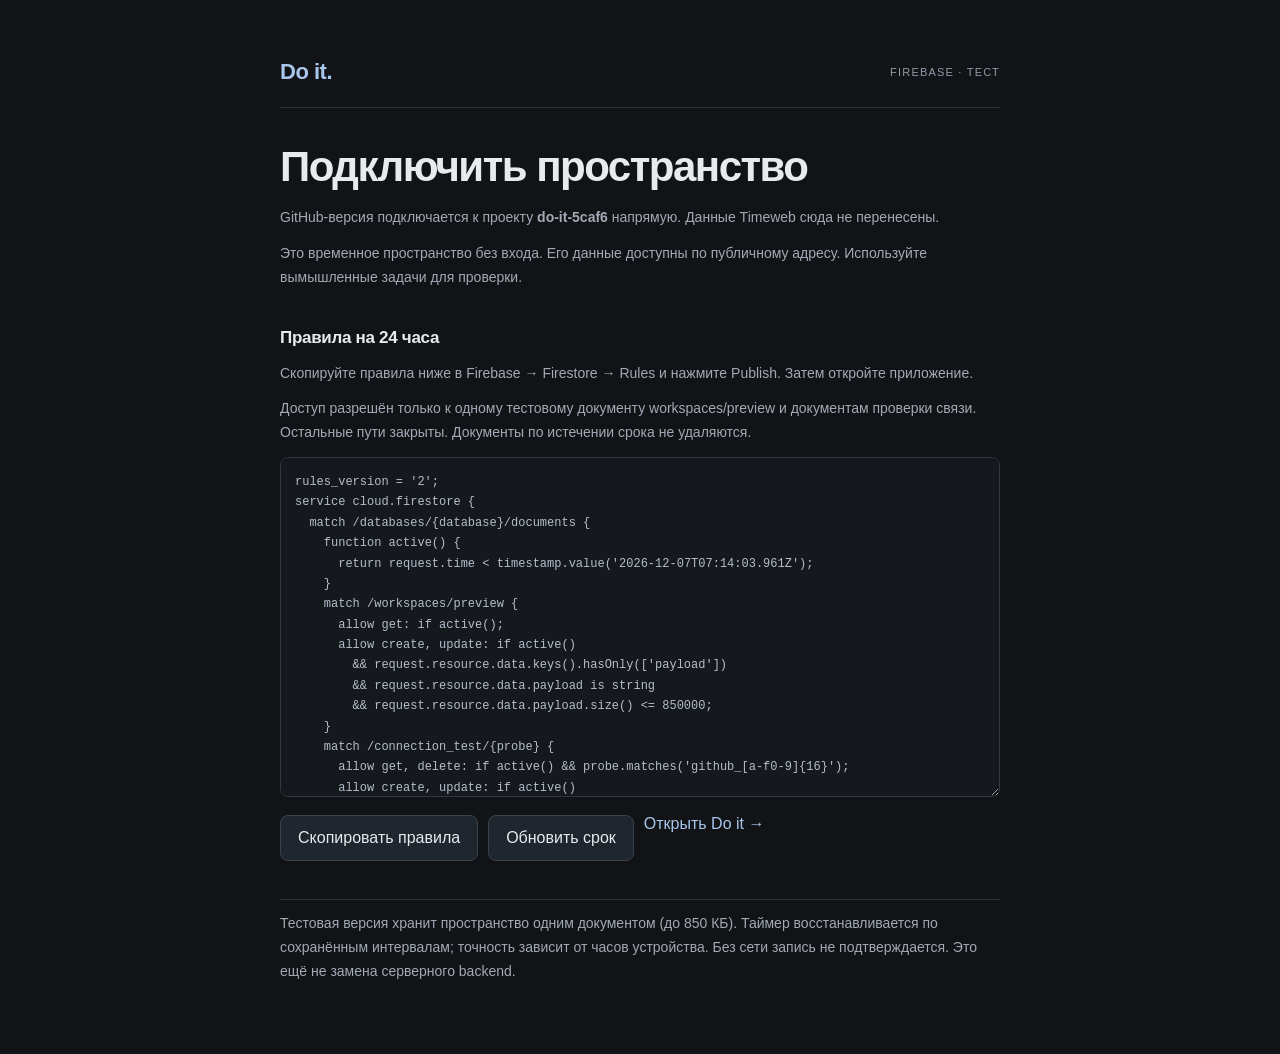
==== firebase-setup.html @ e1e9f289 "Connect Pages app to isolated Firebase test workspace" ====
<!doctype html><html lang="ru"><meta charset="utf-8"><meta name="viewport" content="width=device-width,initial-scale=1"><meta name="robots" content="noindex"><title>Do it · Настройка Firebase</title><style>
:root{font-family:Inter,-apple-system,BlinkMacSystemFont,'Segoe UI',sans-serif;color:#e8eaed;background:#111316;font-synthesis:none}*{box-sizing:border-box}body{margin:0;padding:max(24px,env(safe-area-inset-top)) max(20px,env(safe-area-inset-right)) max(36px,env(safe-area-inset-bottom)) max(20px,env(safe-area-inset-left))}main{max-width:720px;margin:35px auto}header{display:flex;align-items:center;justify-content:space-between;border-bottom:1px solid #2b3036;padding-bottom:22px;margin-bottom:36px}a{color:#a9c6ec;text-decoration:none}.brand{font-weight:600;letter-spacing:-.5px;font-size:22px}.badge{font-size:11px;letter-spacing:1.2px;text-transform:uppercase;color:#929aa7}h1{font-size:clamp(28px,5vw,42px);line-height:1.1;letter-spacing:-1.5px;font-weight:550;margin:0 0 16px}p{font-size:14px;color:#a2aab5;line-height:1.7;margin:12px 0}section{padding:26px 0;border-bottom:1px solid #2b3036}h2{font-size:17px;letter-spacing:-.3px;font-weight:550;margin:0 0 14px}.number{font-size:12px;color:#8ba6ca;margin-right:12px}label{display:block;font-size:13px;margin-bottom:8px}input,textarea,button{font:inherit}input{width:100%;padding:14px;border:1px solid #3a424c;border-radius:8px;background:#181c21;color:#eff2f5;font-size:16px;min-height:48px}button{min-height:46px;padding:12px 17px;border:1px solid #3a424c;border-radius:8px;color:#e6e9ef;background:#20262d;cursor:pointer}button:disabled{opacity:.45;cursor:default}.primary{color:#111820;background:#b8d1ee;border-color:#b8d1ee;font-weight:550}button:focus-visible,a:focus-visible,input:focus-visible,textarea:focus-visible{outline:2px solid #b8d1ee;outline-offset:4px}.actions{display:flex;gap:10px;margin-top:14px;flex-wrap:wrap}.hint{font-size:12px;color:#929ba7}.status{font-size:13px;line-height:1.6;padding-top:12px;overflow-wrap:anywhere}.status[data-tone=good]{color:#a6cfb1}.status[data-tone=bad]{color:#e6abb0}.status[data-tone=wait]{color:#b8d1ee}ol{padding:0;list-style:none;margin:15px 0 0}li{display:grid;grid-template-columns:18px 1fr;gap:10px;border-top:1px solid #262c33;padding:12px 0;font-size:13px;line-height:1.5}li small{display:block;color:#939ca8;font-size:12px;margin-top:3px;overflow-wrap:anywhere}.dot{height:9px;width:9px;border:1px solid #697585;border-radius:50%;margin-top:5px}li[data-state=passed] .dot{background:#a6cfb1;border-color:#a6cfb1}li[data-state=failed] .dot{background:#e6abb0;border-color:#e6abb0}li[data-state=running] .dot{background:#b8d1ee;border-color:#b8d1ee;animation:pulse 1s ease-in-out infinite}details{margin-top:22px}summary{font-size:13px;cursor:pointer;padding:12px 0;color:#a9c6ec}textarea{width:100%;height:340px;background:#15191e;border:1px solid #303841;color:#b5beca;border-radius:8px;padding:14px;font:12px/1.7 ui-monospace,SFMono-Regular,Consolas,monospace;resize:vertical}.foot{font-size:12px;margin-top:24px}.tag{display:inline-block;color:#c3ccd8;background:#232a33;font-family:ui-monospace,monospace;padding:1px 6px;border-radius:4px}.muted{font-size:11px;color:#737e8d}@keyframes pulse{50%{opacity:.35}}@media(max-width:500px){main{margin:12px auto}header{margin-bottom:28px}.badge{font-size:10px}section{padding:24px 0}.actions button{flex:1}h1{letter-spacing:-1px}textarea{font-size:13px}}@media(prefers-reduced-motion:reduce){*,*:before,*:after{animation:none!important}}
</style><main><header><a href="./" class="brand">Do it.</a><span class="badge">Firebase · тест</span></header><h1>Подключить пространство</h1><p>GitHub-версия подключается к проекту <b>do-it-5caf6</b> напрямую. Данные Timeweb сюда не перенесены.</p><p>Это временное пространство без входа. Его данные доступны по публичному адресу. Используйте вымышленные задачи для проверки.</p><section><h2>Правила на 24 часа</h2><p>Скопируйте правила ниже в Firebase → Firestore → Rules и нажмите Publish. Затем откройте приложение.</p><p>Доступ разрешён только к одному тестовому документу workspaces/preview и документам проверки связи. Остальные пути закрыты. Документы по истечении срока не удаляются.</p><textarea id="rules" aria-label="Правила Firebase" readonly></textarea><div class="actions"><button id="copy">Скопировать правила</button><button id="refresh">Обновить срок</button><a href="./">Открыть Do it →</a></div><p id="status" role="status"></p></section><p>Тестовая версия хранит пространство одним документом (до 850 КБ). Таймер восстанавливается по сохранённым интервалам; точность зависит от часов устройства. Без сети запись не подтверждается. Это ещё не замена серверного backend.</p></main><script>
function generate(){const expires=new Date(Date.now()+24*60*60*1000).toISOString();document.getElementById('rules').value=`rules_version = '2';
service cloud.firestore {
  match /databases/{database}/documents {
    function active() {
      return request.time < timestamp.value('${expires}');
    }
    match /workspaces/preview {
      allow get: if active();
      allow create, update: if active()
        && request.resource.data.keys().hasOnly(['payload'])
        && request.resource.data.payload is string
        && request.resource.data.payload.size() <= 850000;
    }
    match /connection_test/{probe} {
      allow get, delete: if active() && probe.matches('github_[a-f0-9]{16}');
      allow create, update: if active()
        && probe.matches('github_[a-f0-9]{16}')
        && request.resource.data.keys().hasOnly(['message'])
        && request.resource.data.message == 'do-it-connection-test';
    }
  }
}`;document.getElementById('status').textContent='';}
generate();document.getElementById('refresh').onclick=generate;document.getElementById('copy').onclick=async()=>{const el=document.getElementById('rules');try{await navigator.clipboard.writeText(el.value);document.getElementById('status').textContent='Скопировано. Опубликуйте правила в Firebase.'}catch{el.focus();el.select();document.getElementById('status').textContent='Текст выделен. Скопируйте через меню браузера.'}};
</script></html>
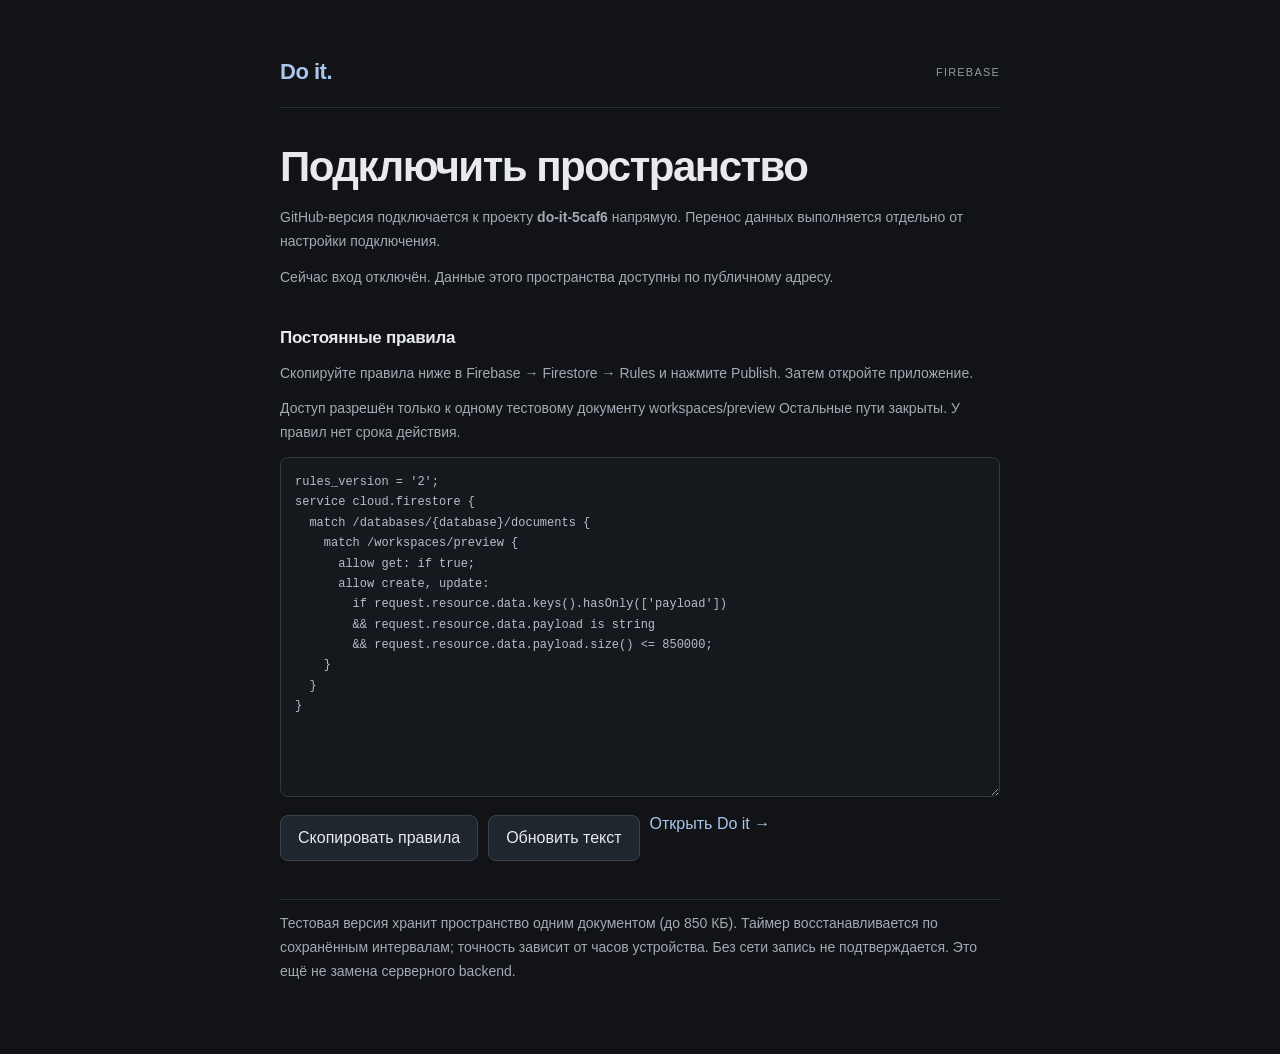
==== commit fac7573d: "Publish current Do it interface with migrated Firebase workspace" ====
--- a/firebase-setup.html
+++ b/firebase-setup.html
@@ -1,25 +1,15 @@
 <!doctype html><html lang="ru"><meta charset="utf-8"><meta name="viewport" content="width=device-width,initial-scale=1"><meta name="robots" content="noindex"><title>Do it · Настройка Firebase</title><style>
 :root{font-family:Inter,-apple-system,BlinkMacSystemFont,'Segoe UI',sans-serif;color:#e8eaed;background:#111316;font-synthesis:none}*{box-sizing:border-box}body{margin:0;padding:max(24px,env(safe-area-inset-top)) max(20px,env(safe-area-inset-right)) max(36px,env(safe-area-inset-bottom)) max(20px,env(safe-area-inset-left))}main{max-width:720px;margin:35px auto}header{display:flex;align-items:center;justify-content:space-between;border-bottom:1px solid #2b3036;padding-bottom:22px;margin-bottom:36px}a{color:#a9c6ec;text-decoration:none}.brand{font-weight:600;letter-spacing:-.5px;font-size:22px}.badge{font-size:11px;letter-spacing:1.2px;text-transform:uppercase;color:#929aa7}h1{font-size:clamp(28px,5vw,42px);line-height:1.1;letter-spacing:-1.5px;font-weight:550;margin:0 0 16px}p{font-size:14px;color:#a2aab5;line-height:1.7;margin:12px 0}section{padding:26px 0;border-bottom:1px solid #2b3036}h2{font-size:17px;letter-spacing:-.3px;font-weight:550;margin:0 0 14px}.number{font-size:12px;color:#8ba6ca;margin-right:12px}label{display:block;font-size:13px;margin-bottom:8px}input,textarea,button{font:inherit}input{width:100%;padding:14px;border:1px solid #3a424c;border-radius:8px;background:#181c21;color:#eff2f5;font-size:16px;min-height:48px}button{min-height:46px;padding:12px 17px;border:1px solid #3a424c;border-radius:8px;color:#e6e9ef;background:#20262d;cursor:pointer}button:disabled{opacity:.45;cursor:default}.primary{color:#111820;background:#b8d1ee;border-color:#b8d1ee;font-weight:550}button:focus-visible,a:focus-visible,input:focus-visible,textarea:focus-visible{outline:2px solid #b8d1ee;outline-offset:4px}.actions{display:flex;gap:10px;margin-top:14px;flex-wrap:wrap}.hint{font-size:12px;color:#929ba7}.status{font-size:13px;line-height:1.6;padding-top:12px;overflow-wrap:anywhere}.status[data-tone=good]{color:#a6cfb1}.status[data-tone=bad]{color:#e6abb0}.status[data-tone=wait]{color:#b8d1ee}ol{padding:0;list-style:none;margin:15px 0 0}li{display:grid;grid-template-columns:18px 1fr;gap:10px;border-top:1px solid #262c33;padding:12px 0;font-size:13px;line-height:1.5}li small{display:block;color:#939ca8;font-size:12px;margin-top:3px;overflow-wrap:anywhere}.dot{height:9px;width:9px;border:1px solid #697585;border-radius:50%;margin-top:5px}li[data-state=passed] .dot{background:#a6cfb1;border-color:#a6cfb1}li[data-state=failed] .dot{background:#e6abb0;border-color:#e6abb0}li[data-state=running] .dot{background:#b8d1ee;border-color:#b8d1ee;animation:pulse 1s ease-in-out infinite}details{margin-top:22px}summary{font-size:13px;cursor:pointer;padding:12px 0;color:#a9c6ec}textarea{width:100%;height:340px;background:#15191e;border:1px solid #303841;color:#b5beca;border-radius:8px;padding:14px;font:12px/1.7 ui-monospace,SFMono-Regular,Consolas,monospace;resize:vertical}.foot{font-size:12px;margin-top:24px}.tag{display:inline-block;color:#c3ccd8;background:#232a33;font-family:ui-monospace,monospace;padding:1px 6px;border-radius:4px}.muted{font-size:11px;color:#737e8d}@keyframes pulse{50%{opacity:.35}}@media(max-width:500px){main{margin:12px auto}header{margin-bottom:28px}.badge{font-size:10px}section{padding:24px 0}.actions button{flex:1}h1{letter-spacing:-1px}textarea{font-size:13px}}@media(prefers-reduced-motion:reduce){*,*:before,*:after{animation:none!important}}
-</style><main><header><a href="./" class="brand">Do it.</a><span class="badge">Firebase · тест</span></header><h1>Подключить пространство</h1><p>GitHub-версия подключается к проекту <b>do-it-5caf6</b> напрямую. Данные Timeweb сюда не перенесены.</p><p>Это временное пространство без входа. Его данные доступны по публичному адресу. Используйте вымышленные задачи для проверки.</p><section><h2>Правила на 24 часа</h2><p>Скопируйте правила ниже в Firebase → Firestore → Rules и нажмите Publish. Затем откройте приложение.</p><p>Доступ разрешён только к одному тестовому документу workspaces/preview и документам проверки связи. Остальные пути закрыты. Документы по истечении срока не удаляются.</p><textarea id="rules" aria-label="Правила Firebase" readonly></textarea><div class="actions"><button id="copy">Скопировать правила</button><button id="refresh">Обновить срок</button><a href="./">Открыть Do it →</a></div><p id="status" role="status"></p></section><p>Тестовая версия хранит пространство одним документом (до 850 КБ). Таймер восстанавливается по сохранённым интервалам; точность зависит от часов устройства. Без сети запись не подтверждается. Это ещё не замена серверного backend.</p></main><script>
-function generate(){const expires=new Date(Date.now()+24*60*60*1000).toISOString();document.getElementById('rules').value=`rules_version = '2';
+</style><main><header><a href="./" class="brand">Do it.</a><span class="badge">Firebase</span></header><h1>Подключить пространство</h1><p>GitHub-версия подключается к проекту <b>do-it-5caf6</b> напрямую. Перенос данных выполняется отдельно от настройки подключения.</p><p>Сейчас вход отключён. Данные этого пространства доступны по публичному адресу.</p><section><h2>Постоянные правила</h2><p>Скопируйте правила ниже в Firebase → Firestore → Rules и нажмите Publish. Затем откройте приложение.</p><p>Доступ разрешён только к одному тестовому документу workspaces/preview  Остальные пути закрыты. У правил нет срока действия.</p><textarea id="rules" aria-label="Правила Firebase" readonly></textarea><div class="actions"><button id="copy">Скопировать правила</button><button id="refresh">Обновить текст</button><a href="./">Открыть Do it →</a></div><p id="status" role="status"></p></section><p>Тестовая версия хранит пространство одним документом (до 850 КБ). Таймер восстанавливается по сохранённым интервалам; точность зависит от часов устройства. Без сети запись не подтверждается. Это ещё не замена серверного backend.</p></main><script>
+function generate(){document.getElementById('rules').value=`rules_version = '2';
 service cloud.firestore {
   match /databases/{database}/documents {
-    function active() {
-      return request.time < timestamp.value('${expires}');
-    }
     match /workspaces/preview {
-      allow get: if active();
-      allow create, update: if active()
-        && request.resource.data.keys().hasOnly(['payload'])
+      allow get: if true;
+      allow create, update:
+        if request.resource.data.keys().hasOnly(['payload'])
         && request.resource.data.payload is string
         && request.resource.data.payload.size() <= 850000;
-    }
-    match /connection_test/{probe} {
-      allow get, delete: if active() && probe.matches('github_[a-f0-9]{16}');
-      allow create, update: if active()
-        && probe.matches('github_[a-f0-9]{16}')
-        && request.resource.data.keys().hasOnly(['message'])
-        && request.resource.data.message == 'do-it-connection-test';
     }
   }
 }`;document.getElementById('status').textContent='';}
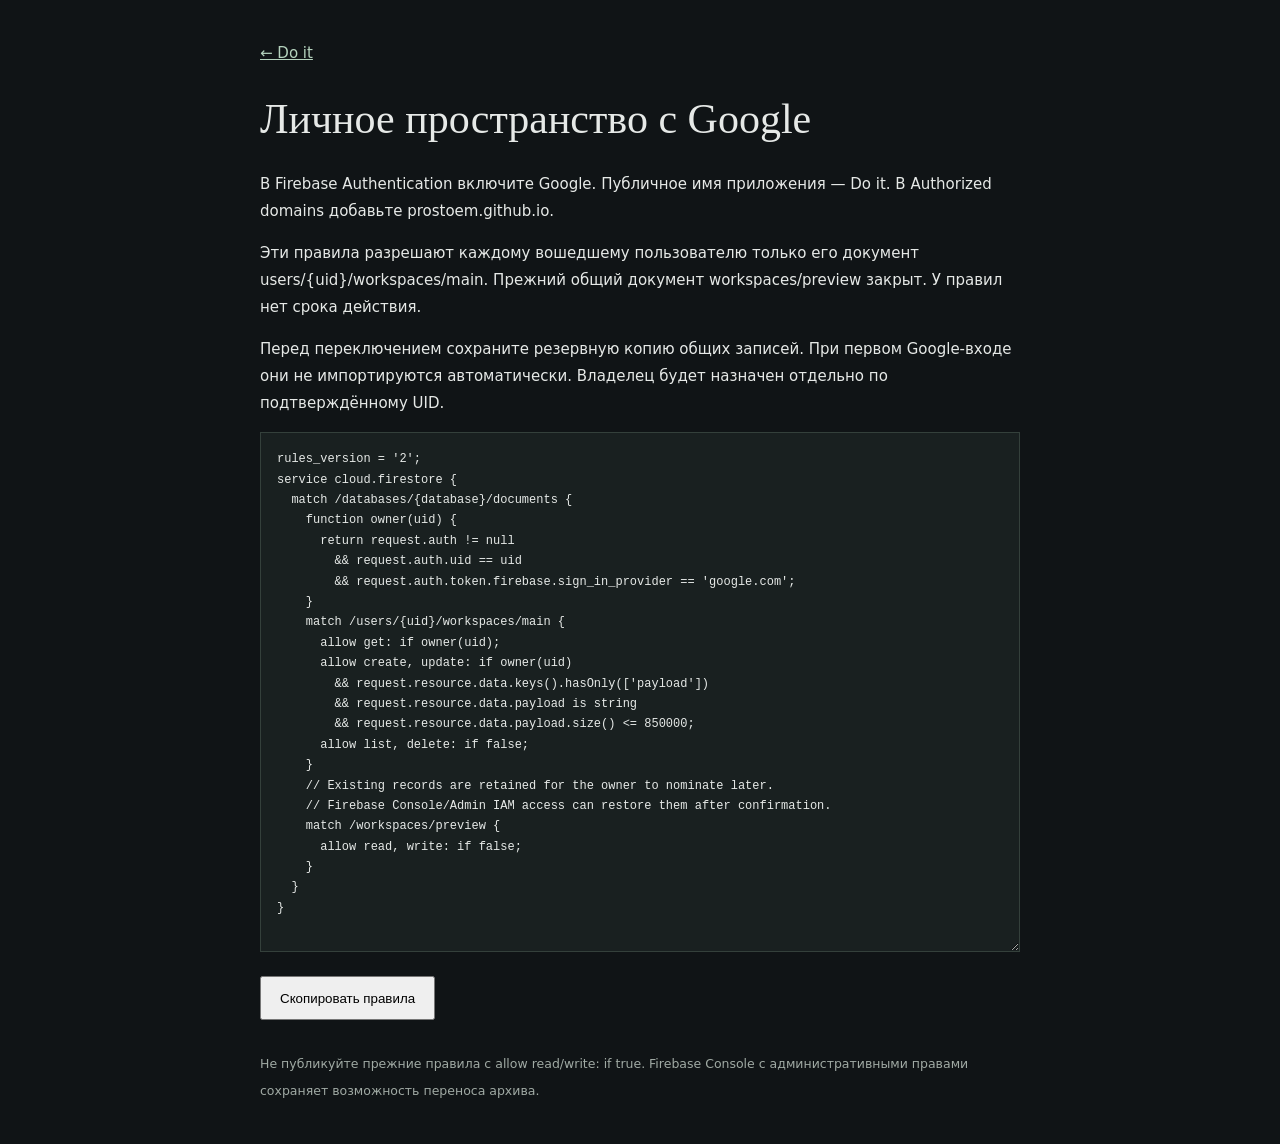
==== commit c6733f67: "Deploy Google sign-in and private Firebase workspaces" ====
--- a/firebase-setup.html
+++ b/firebase-setup.html
@@ -1,17 +1 @@
-<!doctype html><html lang="ru"><meta charset="utf-8"><meta name="viewport" content="width=device-width,initial-scale=1"><meta name="robots" content="noindex"><title>Do it · Настройка Firebase</title><style>
-:root{font-family:Inter,-apple-system,BlinkMacSystemFont,'Segoe UI',sans-serif;color:#e8eaed;background:#111316;font-synthesis:none}*{box-sizing:border-box}body{margin:0;padding:max(24px,env(safe-area-inset-top)) max(20px,env(safe-area-inset-right)) max(36px,env(safe-area-inset-bottom)) max(20px,env(safe-area-inset-left))}main{max-width:720px;margin:35px auto}header{display:flex;align-items:center;justify-content:space-between;border-bottom:1px solid #2b3036;padding-bottom:22px;margin-bottom:36px}a{color:#a9c6ec;text-decoration:none}.brand{font-weight:600;letter-spacing:-.5px;font-size:22px}.badge{font-size:11px;letter-spacing:1.2px;text-transform:uppercase;color:#929aa7}h1{font-size:clamp(28px,5vw,42px);line-height:1.1;letter-spacing:-1.5px;font-weight:550;margin:0 0 16px}p{font-size:14px;color:#a2aab5;line-height:1.7;margin:12px 0}section{padding:26px 0;border-bottom:1px solid #2b3036}h2{font-size:17px;letter-spacing:-.3px;font-weight:550;margin:0 0 14px}.number{font-size:12px;color:#8ba6ca;margin-right:12px}label{display:block;font-size:13px;margin-bottom:8px}input,textarea,button{font:inherit}input{width:100%;padding:14px;border:1px solid #3a424c;border-radius:8px;background:#181c21;color:#eff2f5;font-size:16px;min-height:48px}button{min-height:46px;padding:12px 17px;border:1px solid #3a424c;border-radius:8px;color:#e6e9ef;background:#20262d;cursor:pointer}button:disabled{opacity:.45;cursor:default}.primary{color:#111820;background:#b8d1ee;border-color:#b8d1ee;font-weight:550}button:focus-visible,a:focus-visible,input:focus-visible,textarea:focus-visible{outline:2px solid #b8d1ee;outline-offset:4px}.actions{display:flex;gap:10px;margin-top:14px;flex-wrap:wrap}.hint{font-size:12px;color:#929ba7}.status{font-size:13px;line-height:1.6;padding-top:12px;overflow-wrap:anywhere}.status[data-tone=good]{color:#a6cfb1}.status[data-tone=bad]{color:#e6abb0}.status[data-tone=wait]{color:#b8d1ee}ol{padding:0;list-style:none;margin:15px 0 0}li{display:grid;grid-template-columns:18px 1fr;gap:10px;border-top:1px solid #262c33;padding:12px 0;font-size:13px;line-height:1.5}li small{display:block;color:#939ca8;font-size:12px;margin-top:3px;overflow-wrap:anywhere}.dot{height:9px;width:9px;border:1px solid #697585;border-radius:50%;margin-top:5px}li[data-state=passed] .dot{background:#a6cfb1;border-color:#a6cfb1}li[data-state=failed] .dot{background:#e6abb0;border-color:#e6abb0}li[data-state=running] .dot{background:#b8d1ee;border-color:#b8d1ee;animation:pulse 1s ease-in-out infinite}details{margin-top:22px}summary{font-size:13px;cursor:pointer;padding:12px 0;color:#a9c6ec}textarea{width:100%;height:340px;background:#15191e;border:1px solid #303841;color:#b5beca;border-radius:8px;padding:14px;font:12px/1.7 ui-monospace,SFMono-Regular,Consolas,monospace;resize:vertical}.foot{font-size:12px;margin-top:24px}.tag{display:inline-block;color:#c3ccd8;background:#232a33;font-family:ui-monospace,monospace;padding:1px 6px;border-radius:4px}.muted{font-size:11px;color:#737e8d}@keyframes pulse{50%{opacity:.35}}@media(max-width:500px){main{margin:12px auto}header{margin-bottom:28px}.badge{font-size:10px}section{padding:24px 0}.actions button{flex:1}h1{letter-spacing:-1px}textarea{font-size:13px}}@media(prefers-reduced-motion:reduce){*,*:before,*:after{animation:none!important}}
-</style><main><header><a href="./" class="brand">Do it.</a><span class="badge">Firebase</span></header><h1>Подключить пространство</h1><p>GitHub-версия подключается к проекту <b>do-it-5caf6</b> напрямую. Перенос данных выполняется отдельно от настройки подключения.</p><p>Сейчас вход отключён. Данные этого пространства доступны по публичному адресу.</p><section><h2>Постоянные правила</h2><p>Скопируйте правила ниже в Firebase → Firestore → Rules и нажмите Publish. Затем откройте приложение.</p><p>Доступ разрешён только к одному тестовому документу workspaces/preview  Остальные пути закрыты. У правил нет срока действия.</p><textarea id="rules" aria-label="Правила Firebase" readonly></textarea><div class="actions"><button id="copy">Скопировать правила</button><button id="refresh">Обновить текст</button><a href="./">Открыть Do it →</a></div><p id="status" role="status"></p></section><p>Тестовая версия хранит пространство одним документом (до 850 КБ). Таймер восстанавливается по сохранённым интервалам; точность зависит от часов устройства. Без сети запись не подтверждается. Это ещё не замена серверного backend.</p></main><script>
-function generate(){document.getElementById('rules').value=`rules_version = '2';
-service cloud.firestore {
-  match /databases/{database}/documents {
-    match /workspaces/preview {
-      allow get: if true;
-      allow create, update:
-        if request.resource.data.keys().hasOnly(['payload'])
-        && request.resource.data.payload is string
-        && request.resource.data.payload.size() <= 850000;
-    }
-  }
-}`;document.getElementById('status').textContent='';}
-generate();document.getElementById('refresh').onclick=generate;document.getElementById('copy').onclick=async()=>{const el=document.getElementById('rules');try{await navigator.clipboard.writeText(el.value);document.getElementById('status').textContent='Скопировано. Опубликуйте правила в Firebase.'}catch{el.focus();el.select();document.getElementById('status').textContent='Текст выделен. Скопируйте через меню браузера.'}};
-</script></html>+<!doctype html><html lang="ru"><meta charset="utf-8"><meta name="viewport" content="width=device-width,initial-scale=1"><title>Do it · Google-вход</title><style>body{margin:0;padding:40px 24px;background:#101416;color:#e6e9e7;font:15px/1.8 system-ui}main{max-width:760px;margin:auto}a{color:#b4d2bd}h1{font:42px Georgia,serif}textarea{box-sizing:border-box;width:100%;min-height:520px;background:#192020;color:#e6e9e7;border:1px solid #34403b;padding:16px;font:12px/1.7 monospace}button{min-height:44px;padding:10px 18px;margin:15px 0}small{color:#a0aaa4}</style><main><a href="./">← Do it</a><h1>Личное пространство с Google</h1><p>В Firebase Authentication включите Google. Публичное имя приложения — Do it. В Authorized domains добавьте prostoem.github.io.</p><p>Эти правила разрешают каждому вошедшему пользователю только его документ users/{uid}/workspaces/main. Прежний общий документ workspaces/preview закрыт. У правил нет срока действия.</p><p>Перед переключением сохраните резервную копию общих записей. При первом Google-входе они не импортируются автоматически. Владелец будет назначен отдельно по подтверждённому UID.</p><textarea aria-label="Приватные правила Firebase" readonly id="rules"></textarea><button id="copy">Скопировать правила</button><p role="status" id="status"></p><small>Не публикуйте прежние правила с allow read/write: if true. Firebase Console с административными правами сохраняет возможность переноса архива.</small></main><script>document.getElementById('rules').value="rules_version = '2';\nservice cloud.firestore {\n  match /databases/{database}/documents {\n    function owner(uid) {\n      return request.auth != null\n        && request.auth.uid == uid\n        && request.auth.token.firebase.sign_in_provider == 'google.com';\n    }\n    match /users/{uid}/workspaces/main {\n      allow get: if owner(uid);\n      allow create, update: if owner(uid)\n        && request.resource.data.keys().hasOnly(['payload'])\n        && request.resource.data.payload is string\n        && request.resource.data.payload.size() <= 850000;\n      allow list, delete: if false;\n    }\n    // Existing records are retained for the owner to nominate later.\n    // Firebase Console/Admin IAM access can restore them after confirmation.\n    match /workspaces/preview {\n      allow read, write: if false;\n    }\n  }\n}\n";document.getElementById('copy').onclick=async()=>{try{await navigator.clipboard.writeText(document.getElementById('rules').value);document.getElementById('status').textContent='Правила скопированы'}catch{document.getElementById('rules').select()}};</script></html>
